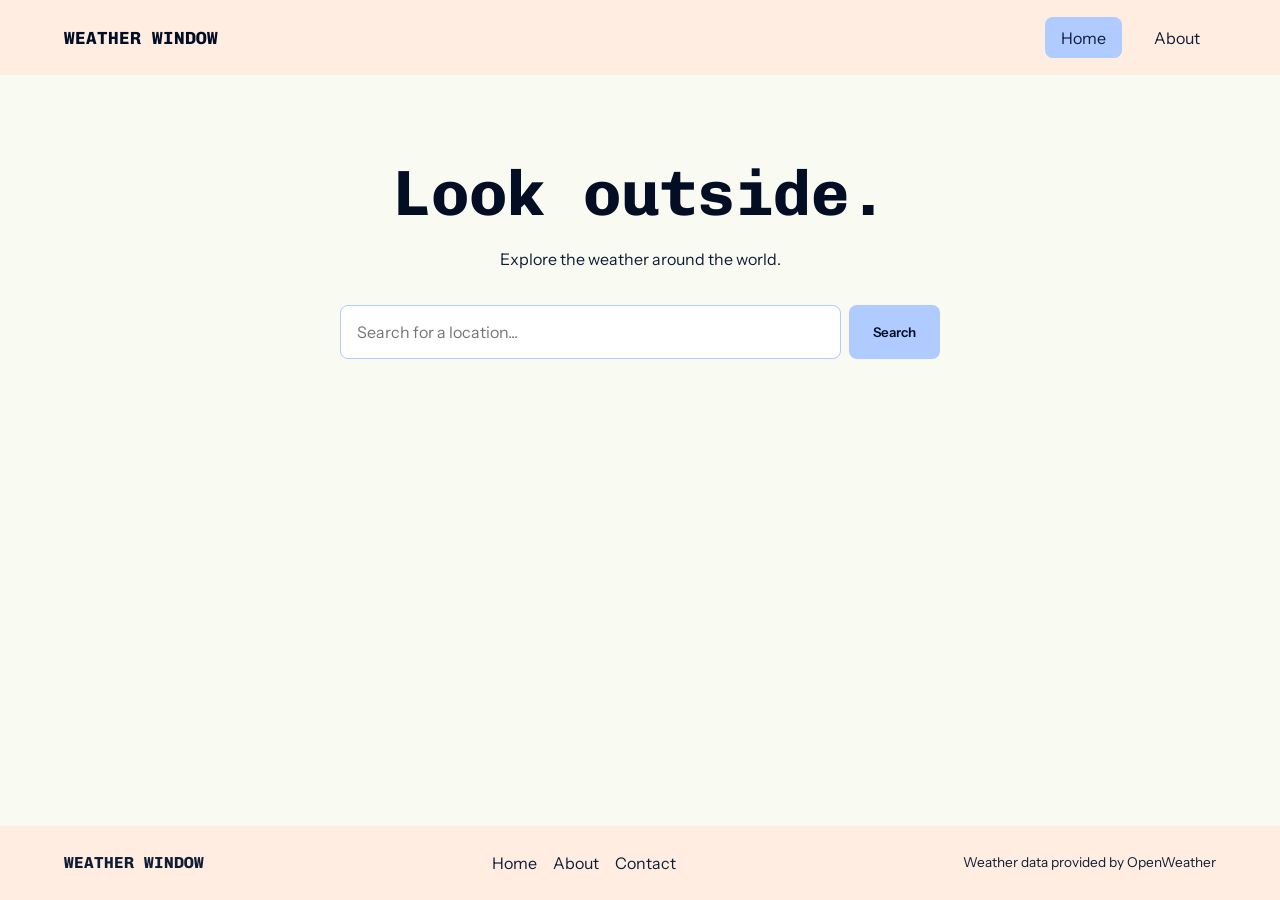
==== index.html @ fafb0648 "First Launch I meant to push this before I made changes to the api.js file... oops...  Contains init" ====
<!doctype html>
<html lang="en">
  <head>
    <meta charset="UTF-8" />
    <meta name="viewport" content="width=device-width, initial-scale=1.0" />

    <title>Weather Window | Home</title>

    <link rel="stylesheet" href="css/style.css" />

    <!-- Google Fonts -->
    <link rel="preconnect" href="https://fonts.googleapis.com" />
    <link rel="preconnect" href="https://fonts.gstatic.com" crossorigin />
    <link
      href="https://fonts.googleapis.com/css2?family=Chivo+Mono:wght@400;500;600;700&family=Instrument+Sans:wght@400;500;600;700&display=swap"
      rel="stylesheet"
    />
  </head>

  <body data-page="home">
    <header id="site-header"></header>

    <main>
      <section class="home-content">
        <h1>Look outside.</h1>

        <p>Explore the weather around the world.</p>

        <div class="search-container">
          <input
            type="text"
            id="location-search"
            placeholder="Search for a location..."
            aria-label="Search for a location"
            autocomplete="off"
            aria-controls="search-predictions"
            aria-expanded="false"
          />

          <button id="search-button">Search</button>
        </div>

        <div
          id="search-predictions"
          role="listbox"
          aria-label="Location suggestions"
          aria-live="polite"
        ></div>
        <p
          id="search-message"
          class="search-message"
          role="status"
          aria-live="polite"
        ></p>
      </section>
    </main>

    <footer id="site-footer"></footer>

    <script type="module" src="js/main.js"></script>
  </body>
</html>
---- css/style.css ----
/* Global Variables */

:root {
  --colour-heading: #030e24;
  --colour-body: #0e1c36;

  --colour-primary: #afcbff;
  --colour-hover: #d7f9ff;

  --colour-background: #f9fbf2;
  --colour-navigation: #ffede1;

  --font-heading: "Chivo Mono", monospace;
  --font-body: "Instrument Sans", sans-serif;
}

/* Reset */

* {
  margin: 0;
  padding: 0;
  box-sizing: border-box;
}

html {
  scroll-behavior: smooth;
}

body {
  min-height: 100vh;
  display: flex;
  flex-direction: column;

  background-color: var(--colour-background);
  color: var(--colour-body);

  font-family: var(--font-body);
}

/* Typography */

h1,
h2,
h3 {
  font-family: var(--font-heading);
  color: var(--colour-heading);
}

h1 {
  font-size: clamp(2rem, 5vw, 4rem);
}

p {
  font-size: 1rem;
  line-height: 1.6;
}

/* Nav */

.navbar {
  min-height: 75px;
  padding: 1rem 5%;

  display: flex;
  align-items: center;
  justify-content: space-between;

  background-color: var(--colour-navigation);
}

.nav-logo {
  font-family: var(--font-heading);
  font-weight: 700;
  font-size: 1.1rem;
  text-decoration: none;
  color: var(--colour-heading);
}

.nav-links {
  display: flex;
  align-items: center;
  gap: 1rem;
}

.nav-links a {
  padding: 0.65rem 1rem;

  text-decoration: none;
  color: var(--colour-body);

  border-radius: 8px;

  transition: background-color 0.25s ease;
}

.nav-links a:hover {
  background-color: var(--colour-hover);
}

.nav-links a.active {
  background-color: var(--colour-primary);
}

/* Main Content */

main {
  flex: 1;
  width: 100%;
}

.home-content,
.weather-content,
.about-content {
  width: min(90%, 1100px);
  margin: 0 auto;
  padding: 5rem 0;
}

.home-content {
  text-align: center;
}

.home-content h1 {
  margin-bottom: 1rem;
}

.home-content > p {
  margin-bottom: 2rem;
}

/* Search Field */

.search-container {
  display: flex;
  width: min(100%, 600px);
  margin: 0 auto;
  gap: 0.5rem;
}

.search-container input {
  flex: 1;
  min-width: 0;
  padding: 1rem;

  font-family: var(--font-body);
  font-size: 1rem;

  border: 1px solid var(--colour-primary);
  border-radius: 8px;
  outline-offset: 3px;
}

.search-container button {
  padding: 1rem 1.5rem;

  background-color: var(--colour-primary);
  color: var(--colour-heading);

  border: none;
  border-radius: 8px;

  font-family: var(--font-body);
  font-weight: 600;

  cursor: pointer;
}

/* Logo */

#weather-window {
  width: 100%;
  min-height: 400px;

  margin: 2rem auto;

  background-color: #afcbff;
  border-radius: 180px 180px 12px 12px;
}

/* Footer */

#site-footer {
  background-color: var(--colour-navigation);
  padding: 1.5rem 5%;
}

.footer-content {
  display: flex;
  flex-wrap: wrap;
  justify-content: space-between;
  align-items: center;
  gap: 1rem;
}

.footer-content > p:first-child {
  font-family: var(--font-heading);
  font-weight: 700;
}

.footer-links {
  display: flex;
  gap: 1rem;
}

.footer-links a,
.footer-credit a {
  color: var(--colour-body);
  text-decoration: none;
}

.footer-links a:hover,
.footer-credit a:hover {
  text-decoration: underline;
}

.footer-credit {
  font-size: 0.85rem;
}

/* Responsive Design */

@media (max-width: 600px) {
  .navbar {
    padding: 1rem 4%;
  }

  .nav-logo {
    font-size: 0.85rem;
  }

  .nav-links {
    gap: 0.25rem;
  }

  .nav-links a {
    padding: 0.6rem;
    font-size: 0.9rem;
  }

  .home-content,
  .weather-content,
  .about-content {
    padding: 3rem 0;
  }

  .search-container {
    flex-direction: column;
  }

  .search-container button {
    width: 100%;
  }

  #weather-window {
    min-height: 70vh;
    border-radius: 0;
  }

  .footer-content {
    flex-direction: column;
    text-align: center;
  }

  .footer-links {
    justify-content: center;
  }
}
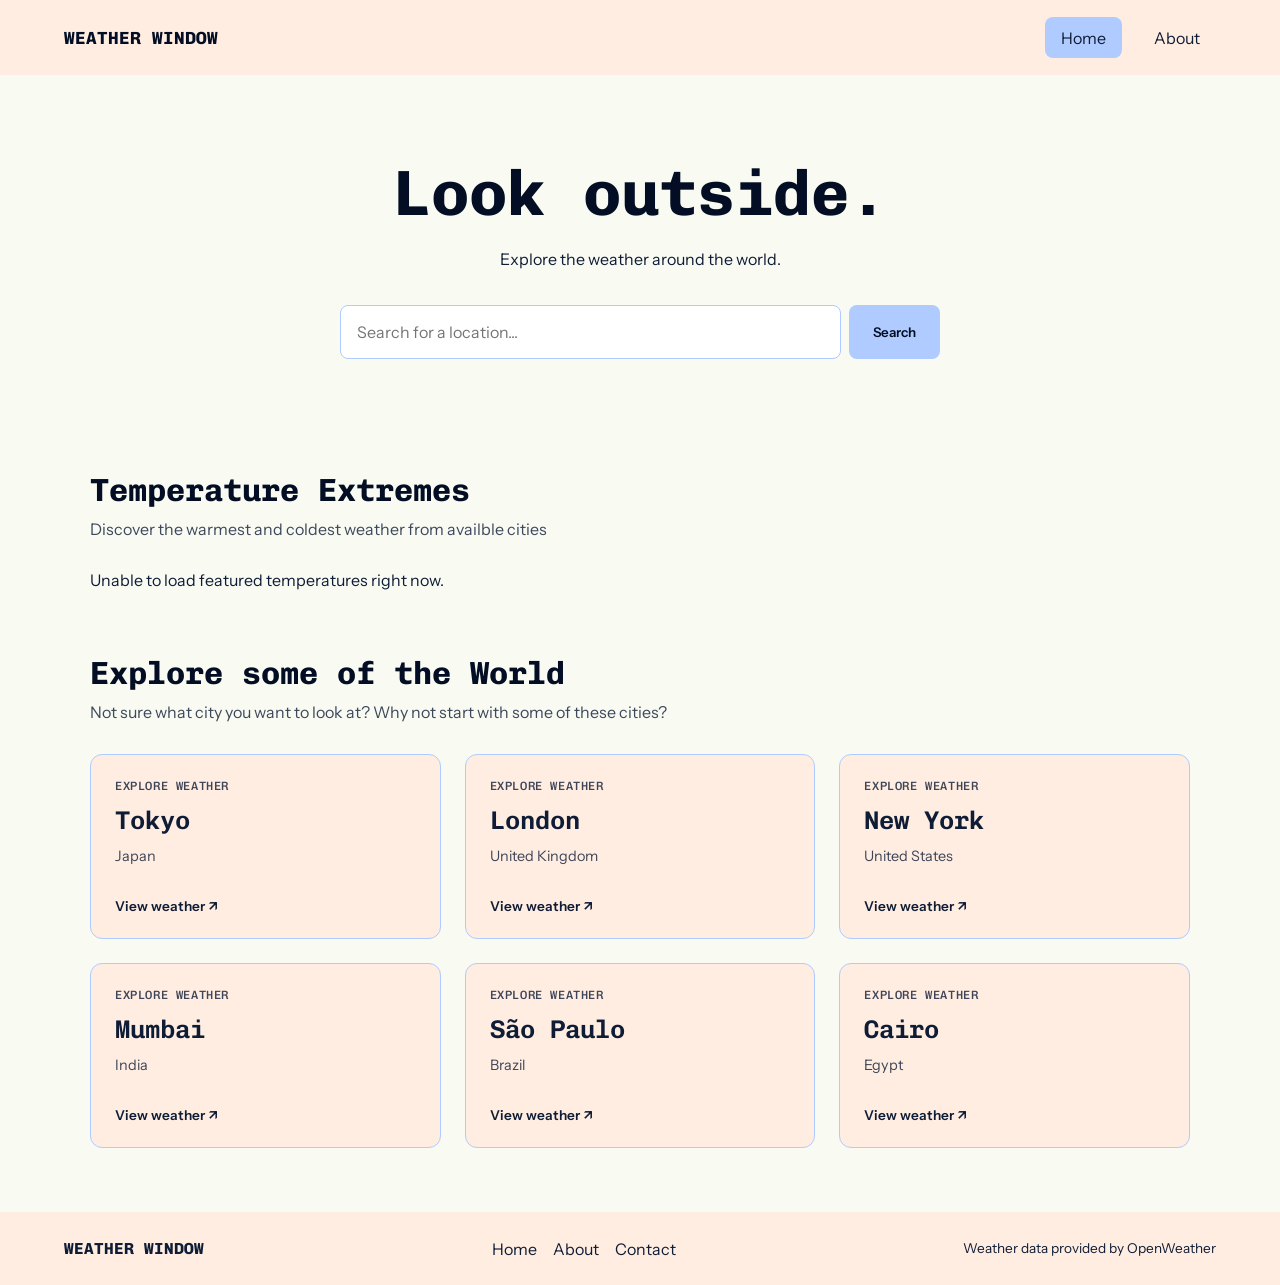
==== commit 33c97c01: "Home Page + Css clean up I populated the Home page with some more information/navigation tools for t" ====
--- a/index.html
+++ b/index.html
@@ -53,10 +53,37 @@
           aria-live="polite"
         ></p>
       </section>
+
+      <!-- Featured Weather -->
+      <section class="featured-weather">
+        <div class="featured-heading">
+          <h2>Temperature Extremes</h2>
+          <p>Discover the warmest and coldest weather from availble cities</p>
+        </div>
+        <div class="extreme-cards" id="extreme-cards">
+          <p class="featured-loading">Loading featured weather...</p>
+        </div>
+      </section>
+
+      <!-- Explore Cities -->
+      <section class="explore-cities">
+        <div class="featured-heading">
+          <h2>Explore some of the World</h2>
+          <p>
+            Not sure what city you want to look at? Why not start with some of
+            these cities?
+          </p>
+        </div>
+        <div class="city-cards" id="city-cards"></div>
+      </section>
     </main>
 
     <footer id="site-footer"></footer>
 
+    <script
+      src="https://cdn.jsdelivr.net/npm/gsap@3.15/dist/gsap.min.js"
+      defer
+    ></script>
     <script type="module" src="js/main.js"></script>
   </body>
 </html>
--- a/css/style.css
+++ b/css/style.css
@@ -1,5 +1,4 @@
 /* Global Variables */
-
 :root {
   --colour-heading: #030e24;
   --colour-body: #0e1c36;
@@ -15,7 +14,6 @@
 }
 
 /* Reset */
-
 * {
   margin: 0;
   padding: 0;
@@ -38,7 +36,6 @@
 }
 
 /* Typography */
-
 h1,
 h2,
 h3 {
@@ -56,7 +53,6 @@
 }
 
 /* Nav */
-
 .navbar {
   min-height: 75px;
   padding: 1rem 5%;
@@ -84,12 +80,9 @@
 
 .nav-links a {
   padding: 0.65rem 1rem;
-
   text-decoration: none;
   color: var(--colour-body);
-
   border-radius: 8px;
-
   transition: background-color 0.25s ease;
 }
 
@@ -102,7 +95,6 @@
 }
 
 /* Main Content */
-
 main {
   flex: 1;
   width: 100%;
@@ -129,7 +121,6 @@
 }
 
 /* Search Field */
-
 .search-container {
   display: flex;
   width: min(100%, 600px);
@@ -165,20 +156,7 @@
   cursor: pointer;
 }
 
-/* Logo */
-
-#weather-window {
-  width: 100%;
-  min-height: 400px;
-
-  margin: 2rem auto;
-
-  background-color: #afcbff;
-  border-radius: 180px 180px 12px 12px;
-}
-
 /* Footer */
-
 #site-footer {
   background-color: var(--colour-navigation);
   padding: 1.5rem 5%;
@@ -218,7 +196,6 @@
 }
 
 /* Responsive Design */
-
 @media (max-width: 600px) {
   .navbar {
     padding: 1rem 4%;
@@ -251,11 +228,6 @@
     width: 100%;
   }
 
-  #weather-window {
-    min-height: 70vh;
-    border-radius: 0;
-  }
-
   .footer-content {
     flex-direction: column;
     text-align: center;
@@ -265,3 +237,752 @@
     justify-content: center;
   }
 }
+
+/* Location Prediction */
+#search-predictions {
+  width: min(100%, 600px);
+  margin: 1rem auto 0;
+
+  display: flex;
+  flex-direction: column;
+  gap: 0.5rem;
+}
+
+/* Individual prediction */
+.prediction-item {
+  width: 100%;
+  min-height: 55px;
+
+  display: flex;
+  justify-content: space-between;
+  align-items: center;
+
+  gap: 1rem;
+
+  padding: 1rem 1.25rem;
+
+  background-color: var(--colour-navigation);
+
+  border: 1px solid transparent;
+  border-radius: 8px;
+
+  color: var(--colour-heading);
+  font-family: var(--font-body);
+  font-size: 1rem;
+
+  text-align: left;
+
+  cursor: pointer;
+
+  transition:
+    background-color 0.25s ease,
+    border-color 0.25s ease;
+}
+
+/* Location name */
+.prediction-name {
+  font-weight: 500;
+}
+
+/* Temperature */
+.prediction-temperature {
+  flex-shrink: 0;
+
+  font-family: var(--font-heading);
+  font-size: 0.9rem;
+  font-weight: 600;
+
+  opacity: 0;
+
+  width: 0;
+  overflow: hidden;
+
+  transition:
+    opacity 0.25s ease,
+    width 0.25s ease;
+}
+
+/* Expanded prediction */
+.prediction-item.expanded {
+  background-color: var(--colour-hover);
+  border-color: var(--colour-primary);
+}
+
+.prediction-item.expanded .prediction-temperature {
+  opacity: 1;
+  width: auto;
+}
+
+/* Keyboard accessibility */
+.prediction-item:focus-visible {
+  outline: 3px solid var(--colour-primary);
+  outline-offset: 3px;
+}
+
+/* Search messages */
+.search-message {
+  margin-top: 1rem;
+  font-size: 0.9rem;
+  color: var(--colour-body);
+  text-align: center;
+}
+
+/* Mobile adjustments */
+@media (max-width: 600px) {
+  #search-predictions {
+    gap: 0.75rem;
+  }
+  .prediction-item {
+    min-height: 60px;
+    padding: 1rem;
+  }
+}
+
+/* Home Page Styling - Featured cards */
+
+/* Section Layout */
+body[data-page="home"] .featured-weather,
+body[data-page="home"] .explore-cities {
+  width: min(90%, 1100px);
+  margin: 0 auto;
+  padding-bottom: 4rem;
+}
+
+/* Reduce the empty space beneath the search */
+body[data-page="home"] .home-content {
+  padding-bottom: 4rem;
+}
+
+/* Section Headings */
+.featured-heading {
+  margin-bottom: 1.75rem;
+}
+
+.featured-heading h2 {
+  font-family: var(--font-heading);
+  font-size: clamp(1.4rem, 3vw, 2rem);
+  color: var(--colour-heading);
+  margin-bottom: 0.5rem;
+}
+
+.featured-heading p {
+  font-size: 1rem;
+  opacity: 0.8;
+}
+
+/* Card Grids */
+.extreme-cards {
+  display: grid;
+  grid-template-columns: repeat(2, minmax(0, 1fr));
+  gap: 1.5rem;
+}
+
+.city-cards {
+  display: grid;
+  grid-template-columns: repeat(3, minmax(0, 1fr));
+  gap: 1.5rem;
+}
+
+/* General Card Styling */
+.featured-card {
+  display: flex;
+  flex-direction: column;
+  align-items: flex-start;
+
+  gap: 0.75rem;
+
+  width: 100%;
+  min-width: 0;
+  min-height: 185px;
+  padding: 1.5rem;
+
+  background-color: var(--colour-navigation);
+  color: var(--colour-body);
+
+  border: 1px solid var(--colour-primary);
+  border-radius: 12px;
+
+  font-family: var(--font-body);
+  text-align: left;
+  cursor: pointer;
+
+  transition:
+    transform 0.25s ease,
+    box-shadow 0.25s ease,
+    background-color 0.25s ease;
+}
+
+/* Hover Interaction */
+.featured-card:hover {
+  transform: translateY(-5px);
+  box-shadow: 0 8px 20px rgba(3, 14, 36, 0.12);
+}
+
+/* Keyboard Accessibility */
+.featured-card:focus-visible {
+  outline: 3px solid var(--colour-primary);
+  outline-offset: 4px;
+}
+
+/* Card Category */
+.featured-card-label {
+  font-family: var(--font-heading);
+  font-size: 0.75rem;
+  font-weight: 500;
+  text-transform: uppercase;
+  letter-spacing: 0.05em;
+  opacity: 0.8;
+}
+
+/* City Name */
+.featured-card-city {
+  font-family: var(--font-heading);
+  font-size: clamp(1.2rem, 2vw, 1.6rem);
+  font-weight: 600;
+  overflow-wrap: anywhere;
+}
+
+/* Country Name */
+.featured-card-country {
+  font-size: 0.9rem;
+  opacity: 0.8;
+}
+
+/* Temperature */
+.featured-card-temperature {
+  font-family: var(--font-heading);
+  font-size: clamp(2.5rem, 4vw, 3.5rem);
+  font-weight: 600;
+
+  margin-top: 0.5rem;
+}
+
+/* Navigation Text */
+.featured-card-link {
+  margin-top: auto;
+  padding-top: 1rem;
+  font-size: 0.85rem;
+  font-weight: 600;
+}
+
+/* Extreme Temporature Cards */
+/* Larger Cards */
+.featured-card.warm,
+.featured-card.cold {
+  min-height: 270px;
+}
+
+/* Warmest Location */
+.featured-card.warm {
+  background-color: #f6c157;
+  border-color: #f39406;
+  color: #422700;
+}
+
+/* Coldest Location */
+.featured-card.cold {
+  background-color: #086ab3;
+  border-color: #19b3b8;
+  color: #ffffff;
+}
+
+/* Explore City Cards */
+.featured-card.city {
+  background-color: var(--colour-navigation);
+  border-color: var(--colour-primary);
+}
+
+.featured-card.city:hover {
+  background-color: var(--colour-hover);
+}
+
+/* Responsive Cards */
+/* Tablet */
+@media (max-width: 768px) {
+  .city-cards {
+    grid-template-columns: repeat(2, minmax(0, 1fr));
+  }
+
+  .featured-card {
+    padding: 1.25rem;
+  }
+}
+
+/* Mobile */
+@media (max-width: 600px) {
+  body[data-page="home"] .home-content {
+    padding-bottom: 3rem;
+  }
+
+  body[data-page="home"] .featured-weather,
+  body[data-page="home"] .explore-cities {
+    padding-bottom: 3rem;
+  }
+
+  .extreme-cards,
+  .city-cards {
+    grid-template-columns: 1fr;
+    gap: 1rem;
+  }
+
+  .featured-card {
+    min-height: 155px;
+  }
+
+  .featured-card.warm,
+  .featured-card.cold {
+    min-height: 230px;
+  }
+}
+
+/* Reduced Motion */
+@media (prefers-reduced-motion: reduce) {
+  .featured-card {
+    transition: none;
+  }
+
+  .featured-card:hover {
+    transform: none;
+  }
+}
+
+/* Visual-weather Page Styling */
+/* Time-of-day backgrounds */
+body[data-page="visual-weather"] {
+  --time-background: #030e24;
+  --time-outer: #101f3b;
+}
+
+/* Sunrise */
+body[data-page="visual-weather"][data-time-of-day="sunrise"] {
+  --time-background: #1891c9;
+  --time-outer: #ad7180;
+}
+
+/* Daytime */
+body[data-page="visual-weather"][data-time-of-day="day"] {
+  --time-background: #1495d1;
+  --time-outer: #67adce;
+}
+
+/* Sunset */
+body[data-page="visual-weather"][data-time-of-day="sunset"] {
+  --time-background: #473453;
+  --time-outer: #a45c70;
+}
+
+/* Nighttime */
+body[data-page="visual-weather"][data-time-of-day="night"] {
+  --time-background: #030e24;
+  --time-outer: #101f3b;
+}
+
+/* Main background and lightning container */
+body[data-page="visual-weather"] main {
+  position: relative;
+  isolation: isolate;
+
+  background-color: var(--time-background);
+  transition: background-color 2s ease;
+}
+
+/* Lightning effect on the background */
+body[data-page="visual-weather"] main::before {
+  content: "";
+  position: absolute;
+  inset: 0;
+  background: rgba(215, 230, 255, 0.65);
+  opacity: 0;
+  pointer-events: none;
+  z-index: -1;
+}
+
+/* lightning flash */
+body[data-page="visual-weather"] main.lightning-flash::before {
+  animation: lightning-flash 180ms ease-out;
+}
+
+@keyframes lightning-flash {
+  0% {
+    opacity: 0;
+  }
+  15% {
+    opacity: 0.8;
+  }
+  40% {
+    opacity: 0.25;
+  }
+  65% {
+    opacity: 0.6;
+  }
+  100% {
+    opacity: 0;
+  }
+}
+
+/* Accessibility: reduce flashing */
+@media (prefers-reduced-motion: reduce) {
+  body[data-page="visual-weather"] main.lightning-flash::before {
+    animation: none;
+  }
+}
+
+.weather-content {
+  width: 100%;
+  max-width: none;
+  margin: 0;
+  padding: 2.5rem 1rem 5rem;
+  text-align: center;
+  color: #f9fbf2;
+}
+
+.weather-content h1 {
+  color: #f9fbf2;
+  margin-bottom: 0.75rem;
+}
+
+#location-name {
+  color: rgba(249, 251, 242, 0.75);
+  margin-bottom: 1.5rem;
+}
+
+/* The complete circular scene */
+.weather-scene {
+  position: relative;
+  isolation: isolate;
+
+  width: min(94vw, 1050px, calc(100svh - 190px));
+  aspect-ratio: 1 / 1;
+
+  margin: 0 auto 2rem;
+  display: grid;
+  place-items: center;
+}
+
+/* Outer circle responds to time of day */
+.weather-scene::before {
+  content: "";
+  position: absolute;
+  inset: 0;
+  border-radius: 50%;
+
+  background: radial-gradient(
+    circle,
+    var(--time-outer) 0%,
+    var(--time-outer) 62%,
+    transparent 78%
+  );
+
+  z-index: -1;
+}
+
+/* Inner weather window */
+#weather-window {
+  position: absolute;
+  inset: 7%;
+
+  width: auto;
+  min-height: 0;
+  margin: 0;
+  padding: 2rem;
+
+  display: flex;
+  align-items: center;
+  justify-content: center;
+
+  border-radius: 50%;
+  background-color: var(--sky-colour, #0d2a5b);
+
+  overflow: hidden;
+  transition: background-color 1s ease;
+
+  z-index: 0;
+}
+
+/* Atmospheric overlay layers */
+/* Cloud-cover darkness */
+#weather-window::before {
+  content: "";
+  position: absolute;
+  inset: 0;
+
+  background: rgba(3, 14, 36, var(--cloud-dim, 0));
+
+  border-radius: 50%;
+  pointer-events: none;
+  z-index: 1;
+}
+
+/* Humidity-based haze */
+#weather-window::after {
+  content: "";
+  position: absolute;
+  inset: 0;
+
+  background: rgba(205, 216, 225, var(--humidity-haze, 0));
+
+  border-radius: 50%;
+  pointer-events: none;
+  z-index: 2;
+}
+
+/* Weather summary inside the circular window */
+.weather-summary {
+  display: flex;
+  flex-direction: column;
+  align-items: center;
+  gap: 0.5rem;
+
+  position: relative;
+  z-index: 5;
+}
+
+.weather-icon {
+  width: 100px;
+  height: 100px;
+}
+
+.weather-temperature {
+  font-family: var(--font-heading);
+  font-size: clamp(2.5rem, 7vw, 5rem);
+  color: #f9fbf2;
+}
+
+.weather-condition {
+  color: #f9fbf2;
+  font-size: 1.1rem;
+  text-transform: capitalize;
+}
+
+/* Weather Info Block */
+#weather-information {
+  position: absolute;
+  left: 50%;
+  bottom: 1%;
+  transform: translateX(-50%);
+
+  width: min(82%, 480px);
+  padding: 1.25rem 1.5rem;
+
+  display: grid;
+  grid-template-columns: repeat(2, 1fr);
+  gap: 0.85rem 1.5rem;
+
+  background: rgba(215, 249, 255, 0.9);
+  backdrop-filter: blur(12px);
+  -webkit-backdrop-filter: blur(12px);
+
+  border: 1px solid rgba(255, 255, 255, 0.65);
+  border-radius: 16px;
+
+  color: #030e24;
+  z-index: 2;
+}
+
+/* Individual statistics */
+.weather-stat {
+  display: flex;
+  justify-content: space-between;
+  align-items: center;
+  gap: 0.5rem;
+
+  padding-bottom: 0.5rem;
+  border-bottom: 1px solid rgba(3, 14, 36, 0.15);
+}
+
+.weather-stat h2 {
+  font-family: var(--font-body);
+  font-size: 0.8rem;
+  font-weight: 500;
+  color: #0e1c36;
+}
+
+.weather-stat p {
+  font-family: var(--font-heading);
+  font-size: 0.85rem;
+  font-weight: 600;
+  color: #030e24;
+}
+
+#location-clock {
+  grid-column: 1 / -1;
+
+  padding-top: 0.5rem;
+  border-top: 1px solid rgba(3, 14, 36, 0.15);
+
+  font-family: var(--font-heading);
+  font-size: 0.75rem;
+  color: #0e1c36;
+  text-align: center;
+}
+
+/* Mobile */
+@media (max-width: 600px) {
+  .weather-content {
+    padding: 2rem 0.5rem 3rem;
+  }
+
+  .weather-scene {
+    width: min(96vw, calc(100svh - 230px));
+  }
+
+  #weather-window {
+    inset: 5%;
+  }
+
+  #weather-information {
+    width: 88%;
+    padding: 1rem;
+    gap: 0.65rem;
+  }
+
+  .weather-stat h2 {
+    font-size: 0.7rem;
+  }
+
+  .weather-stat p {
+    font-size: 0.75rem;
+  }
+}
+
+/* Cloud Cover Visuals */
+.weather-cloud-layer {
+  position: absolute;
+  inset: 0;
+  overflow: hidden;
+  pointer-events: none;
+  z-index: 3;
+}
+
+.weather-cloud {
+  position: absolute;
+
+  left: var(--cloud-x);
+  top: var(--cloud-y);
+
+  width: 34%;
+  height: 13%;
+
+  background: rgba(233, 236, 239, var(--cloud-opacity, 0.9));
+  border-radius: 100px;
+
+  /* Temperature-coloured cloud edge */
+  box-shadow:
+    0 0 8px var(--cloud-edge),
+    0 0 18px var(--cloud-edge),
+    0 5px 16px rgba(3, 14, 36, 0.12);
+
+  filter: blur(1.5px);
+
+  /* Cloud wind animation */
+  transform: translate(0, 0) scale(var(--cloud-scale));
+  animation: cloud-drift var(--wind-duration, 90s) ease-in-out infinite
+    alternate;
+}
+
+/* cloud formations */
+.weather-cloud::before,
+.weather-cloud::after {
+  content: "";
+  position: absolute;
+
+  background: inherit;
+  border-radius: 50%;
+}
+
+.weather-cloud::before {
+  width: 60%;
+  height: 155%;
+  left: 12%;
+  bottom: 10%;
+}
+
+.weather-cloud::after {
+  width: 48%;
+  height: 125%;
+  right: 10%;
+  bottom: 8%;
+}
+
+/* cloud movement */
+@keyframes cloud-drift {
+  from {
+    transform: translate(0, 0) scale(var(--cloud-scale));
+  }
+
+  to {
+    transform: translate(var(--wind-x, 0px), var(--wind-y, 0px))
+      scale(var(--cloud-scale));
+  }
+}
+
+/* Precipitation Particles */
+.precipitation-layer {
+  position: absolute;
+  inset: 0;
+  overflow: hidden;
+  pointer-events: none;
+  z-index: 4;
+}
+
+/* Shared particle properties */
+.precipitation-particle {
+  position: absolute;
+  left: var(--particle-x);
+  top: -5%;
+  opacity: 0.8;
+
+  animation-delay: var(--particle-delay);
+  animation-duration: var(--particle-duration);
+  animation-iteration-count: infinite;
+  animation-timing-function: linear;
+}
+
+/* Rain and drizzle */
+.precipitation-rain,
+.precipitation-drizzle {
+  width: calc(2px * var(--particle-size));
+  height: calc(18px * var(--particle-size));
+  background: rgba(225, 239, 249, 0.75);
+  border-radius: 50%;
+  animation-name: rain-fall;
+}
+
+.precipitation-drizzle {
+  height: calc(9px * var(--particle-size));
+  opacity: 0.5;
+}
+
+/* Snow */
+.precipitation-snow {
+  width: calc(6px * var(--particle-size));
+  height: calc(6px * var(--particle-size));
+  background: rgba(255, 255, 255, 0.9);
+  border-radius: 50%;
+  box-shadow: 0 0 5px rgba(255, 255, 255, 0.5);
+  animation-name: snow-fall;
+}
+
+/* Falling rain */
+@keyframes rain-fall {
+  from {
+    transform: translate(0, 0) rotate(15deg);
+  }
+
+  to {
+    transform: translate(-35px, 110vh) rotate(15deg);
+  }
+}
+
+/* Falling snow */
+@keyframes snow-fall {
+  0% {
+    transform: translate(0, 0);
+  }
+  50% {
+    transform: translate(15px, 50vh);
+  }
+  100% {
+    transform: translate(-10px, 110vh);
+  }
+}
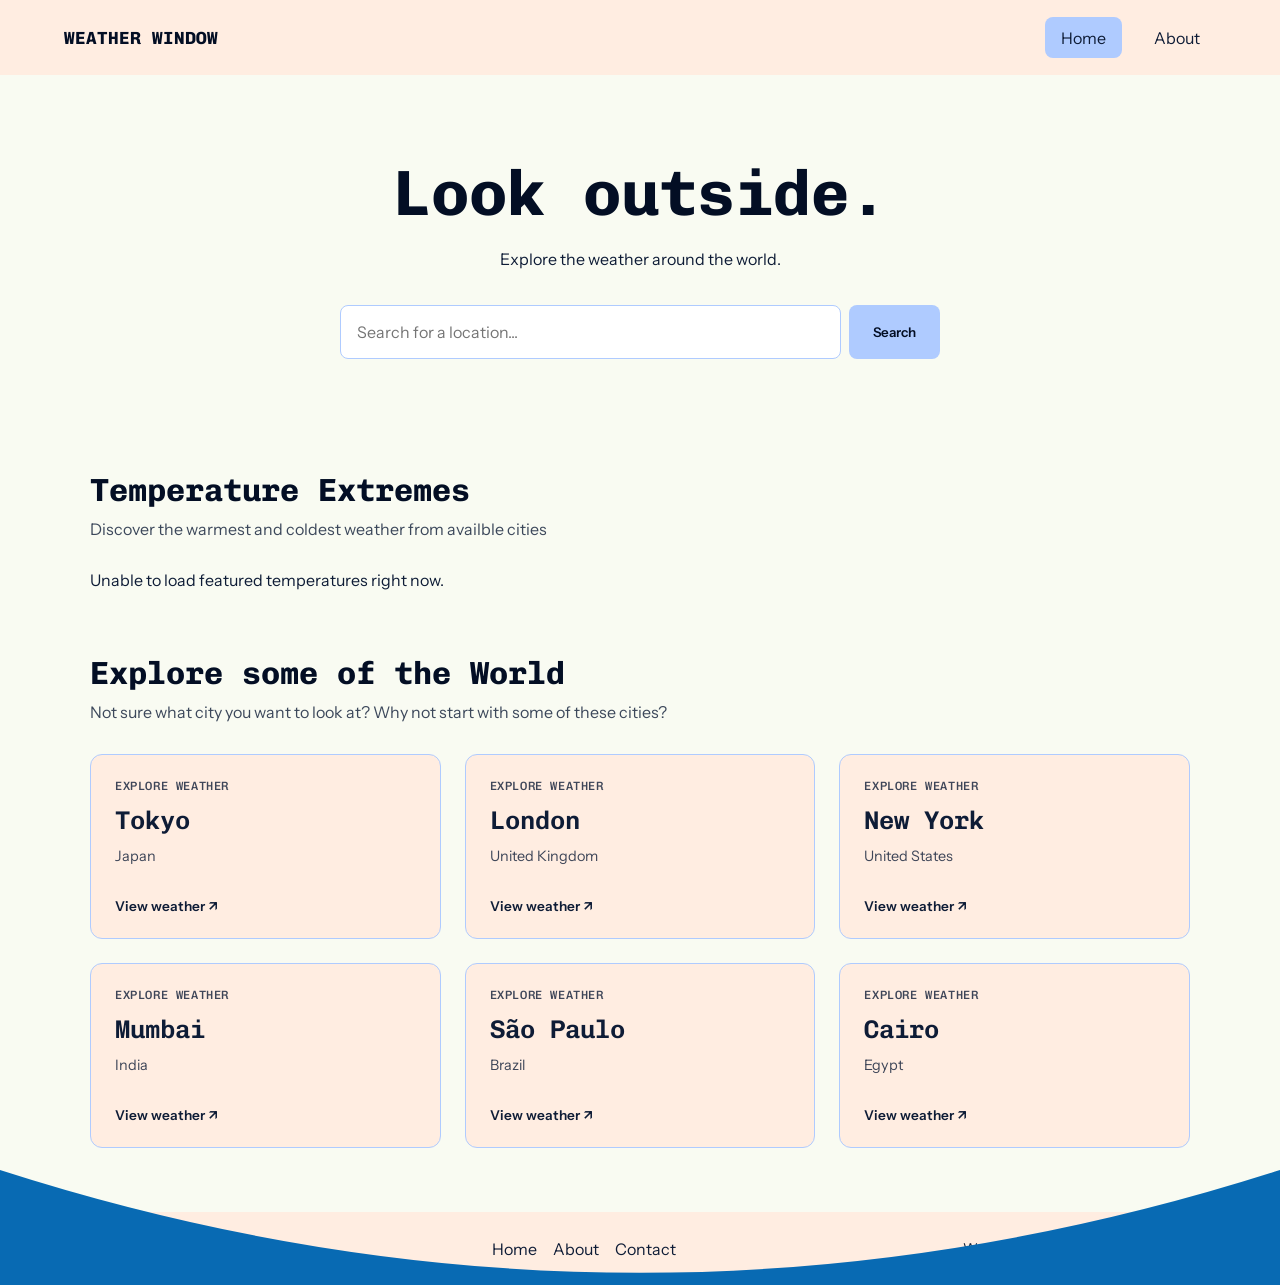
==== commit 1b0e16b7: "GSAP Animations Got all GSAP animations working and integrated into the website, very happy, very ti" ====
--- a/index.html
+++ b/index.html
@@ -5,6 +5,19 @@
     <meta name="viewport" content="width=device-width, initial-scale=1.0" />
 
     <title>Weather Window | Home</title>
+
+    <script>
+      try {
+        const destination = sessionStorage.getItem("weather-window-transition");
+        const current =
+          window.location.pathname +
+          window.location.search +
+          window.location.hash;
+        if (destination === current) {
+          document.documentElement.classList.add("transition-arriving");
+        }
+      } catch (error) {}
+    </script>
 
     <link rel="stylesheet" href="css/style.css" />
 
@@ -18,6 +31,17 @@
   </head>
 
   <body data-page="home">
+    <!-- GSAP Page Transition Overlay -->
+    <div id="page-transition" aria-hidden="true">
+      <svg
+        class="transition-svg"
+        viewBox="0 0 100 140"
+        preserveAspectRatio="none"
+        xmlns="http://www.w3.org/2000/svg"
+      >
+        <path d="M0 0 Q50 20 100 0 L100 140 Q50 120 0 140 Z" />
+      </svg>
+    </div>
     <header id="site-header"></header>
 
     <main>
--- a/css/style.css
+++ b/css/style.css
@@ -92,6 +92,14 @@
 
 .nav-links a.active {
   background-color: var(--colour-primary);
+}
+
+/* GSAP Navigation Animations */
+.nav-links a,
+.footer-links a,
+.footer-credit a {
+  display: inline-block;
+  transform-origin: center;
 }
 
 /* Main Content */
@@ -986,3 +994,254 @@
     transform: translate(-10px, 110vh);
   }
 }
+
+/* About Page */
+
+/* Main Layout */
+body[data-page="about"] .about-content {
+  width: min(90%, 1000px);
+  margin: 0 auto;
+  padding: 5rem 0;
+}
+
+/* Introduction */
+.about-intro {
+  margin-bottom: 4rem;
+}
+.about-intro h1 {
+  margin-bottom: 1.5rem;
+}
+.about-intro p {
+  max-width: 750px;
+  font-size: 1.1rem;
+}
+
+/* About Sections */
+.about-section {
+  margin-bottom: 4rem;
+}
+.about-section h2 {
+  font-size: clamp(1.4rem, 3vw, 2rem);
+  margin-bottom: 1rem;
+}
+.about-section > p {
+  margin-bottom: 1.5rem;
+  max-width: 800px;
+}
+
+/* Instruction Panels */
+.about-panel {
+  padding: 2rem;
+  background-color: var(--colour-navigation);
+  border: 1px solid var(--colour-primary);
+  border-radius: 12px;
+}
+.about-panel h3 {
+  margin-bottom: 1rem;
+}
+
+/* Search Instructions */
+.search-steps {
+  padding-left: 1.5rem;
+  margin-bottom: 1.5rem;
+}
+.search-steps li {
+  padding-left: 0.5rem;
+  margin-bottom: 1rem;
+  line-height: 1.7;
+}
+.search-steps li::marker {
+  color: var(--colour-heading);
+  font-family: var(--font-heading);
+  font-weight: 600;
+}
+
+/* Tips */
+.about-tip {
+  padding: 1rem;
+  margin-bottom: 1.5rem;
+  background-color: var(--colour-hover);
+  border-radius: 8px;
+  font-size: 0.9rem;
+}
+
+/* Navigation Link */
+.about-link {
+  display: inline-block;
+  padding: 0.85rem 1.25rem;
+  background-color: var(--colour-primary);
+  color: var(--colour-heading);
+  border-radius: 8px;
+  font-family: var(--font-body);
+  font-weight: 600;
+  text-decoration: none;
+  transition: background-color 0.25s ease;
+}
+.about-link:hover {
+  background-color: var(--colour-hover);
+}
+
+/* Visual Weather Guide */
+
+.weather-guide {
+  padding: 1.75rem;
+  margin-bottom: 1rem;
+  background-color: var(--colour-navigation);
+  border: 1px solid var(--colour-primary);
+  border-radius: 12px;
+}
+.weather-guide h3 {
+  font-size: 1.15rem;
+  margin-bottom: 0.75rem;
+}
+.weather-guide p {
+  max-width: 800px;
+}
+
+/* Temperature Colour Palette */
+.temperature-guide {
+  display: grid;
+  grid-template-columns: repeat(6, minmax(0, 1fr));
+  gap: 0.5rem;
+  margin-top: 1.5rem;
+}
+
+/* Individual Colour Swatches */
+.temperature-swatch {
+  min-height: 95px;
+  min-width: 0;
+  display: flex;
+  align-items: center;
+  justify-content: center;
+  border-radius: 8px;
+  font-family: var(--font-heading);
+  font-size: 0.9rem;
+  font-weight: 600;
+}
+
+/* Existing Weather Window Temperature Palette */
+.temp-minus10 {
+  background-color: #086ab3;
+  color: #ffffff;
+}
+.temp-0 {
+  background-color: #19b3b8;
+  color: #030e24;
+}
+.temp-10 {
+  background-color: #a3c3ce;
+  color: #030e24;
+}
+.temp-20 {
+  background-color: #f6c157;
+  color: #030e24;
+}
+.temp-30 {
+  background-color: #f39406;
+  color: #030e24;
+}
+.temp-40 {
+  background-color: #8f0012;
+  color: #ffffff;
+}
+/* Supporting Text */
+.guide-note {
+  margin-top: 1rem;
+  font-size: 0.85rem;
+  opacity: 0.8;
+}
+
+/* Command Testing */
+/* About - Console Command Panels */
+.demo-command {
+  padding: 1.5rem;
+  margin-top: 1rem;
+  background-color: var(--colour-navigation);
+  border: 1px solid var(--colour-primary);
+  border-radius: 12px;
+}
+.demo-command h4 {
+  margin-bottom: 0.75rem;
+  font-family: var(--font-heading);
+  color: var(--colour-heading);
+}
+.demo-command p {
+  margin-bottom: 1rem;
+}
+.demo-command code {
+  display: block;
+  padding: 1rem;
+  background-color: var(--colour-hover);
+  border-radius: 8px;
+  font-family: var(--font-heading);
+  font-size: 0.8rem;
+  line-height: 1.7;
+  overflow-wrap: anywhere;
+  user-select: all;
+}
+
+/* Responsivity for About Page  */
+@media (max-width: 768px) {
+  .temperature-guide {
+    grid-template-columns: repeat(3, minmax(0, 1fr));
+  }
+  .about-panel {
+    padding: 1.5rem;
+  }
+}
+
+@media (max-width: 600px) {
+  body[data-page="about"] .about-content {
+    padding: 3rem 0;
+  }
+  .about-intro,
+  .about-section {
+    margin-bottom: 3rem;
+  }
+  .weather-guide {
+    padding: 1.25rem;
+  }
+  .temperature-guide {
+    grid-template-columns: repeat(2, minmax(0, 1fr));
+  }
+  .temperature-swatch {
+    min-height: 75px;
+  }
+  .search-steps {
+    padding-left: 1.25rem;
+  }
+}
+
+/* GSAP Curve Swipe Page Transition */
+#page-transition {
+  position: fixed;
+  /* Extend beyond the viewport */
+  top: -30dvh;
+  left: 0;
+  width: 100%;
+  height: 160dvh;
+  z-index: 9999;
+  pointer-events: none;
+  /* Start completely below the screen */
+  transform: translateY(100%);
+}
+
+/* Curved SVG Shape */
+.transition-svg {
+  display: block;
+  width: 100%;
+  height: 100%;
+  fill: #086ab3;
+}
+
+/* Arriving Page */
+html.transition-arriving #page-transition {
+  transform: translateY(0);
+}
+
+/* Reduced Motion */
+@media (prefers-reduced-motion: reduce) {
+  #page-transition {
+    display: none;
+  }
+}
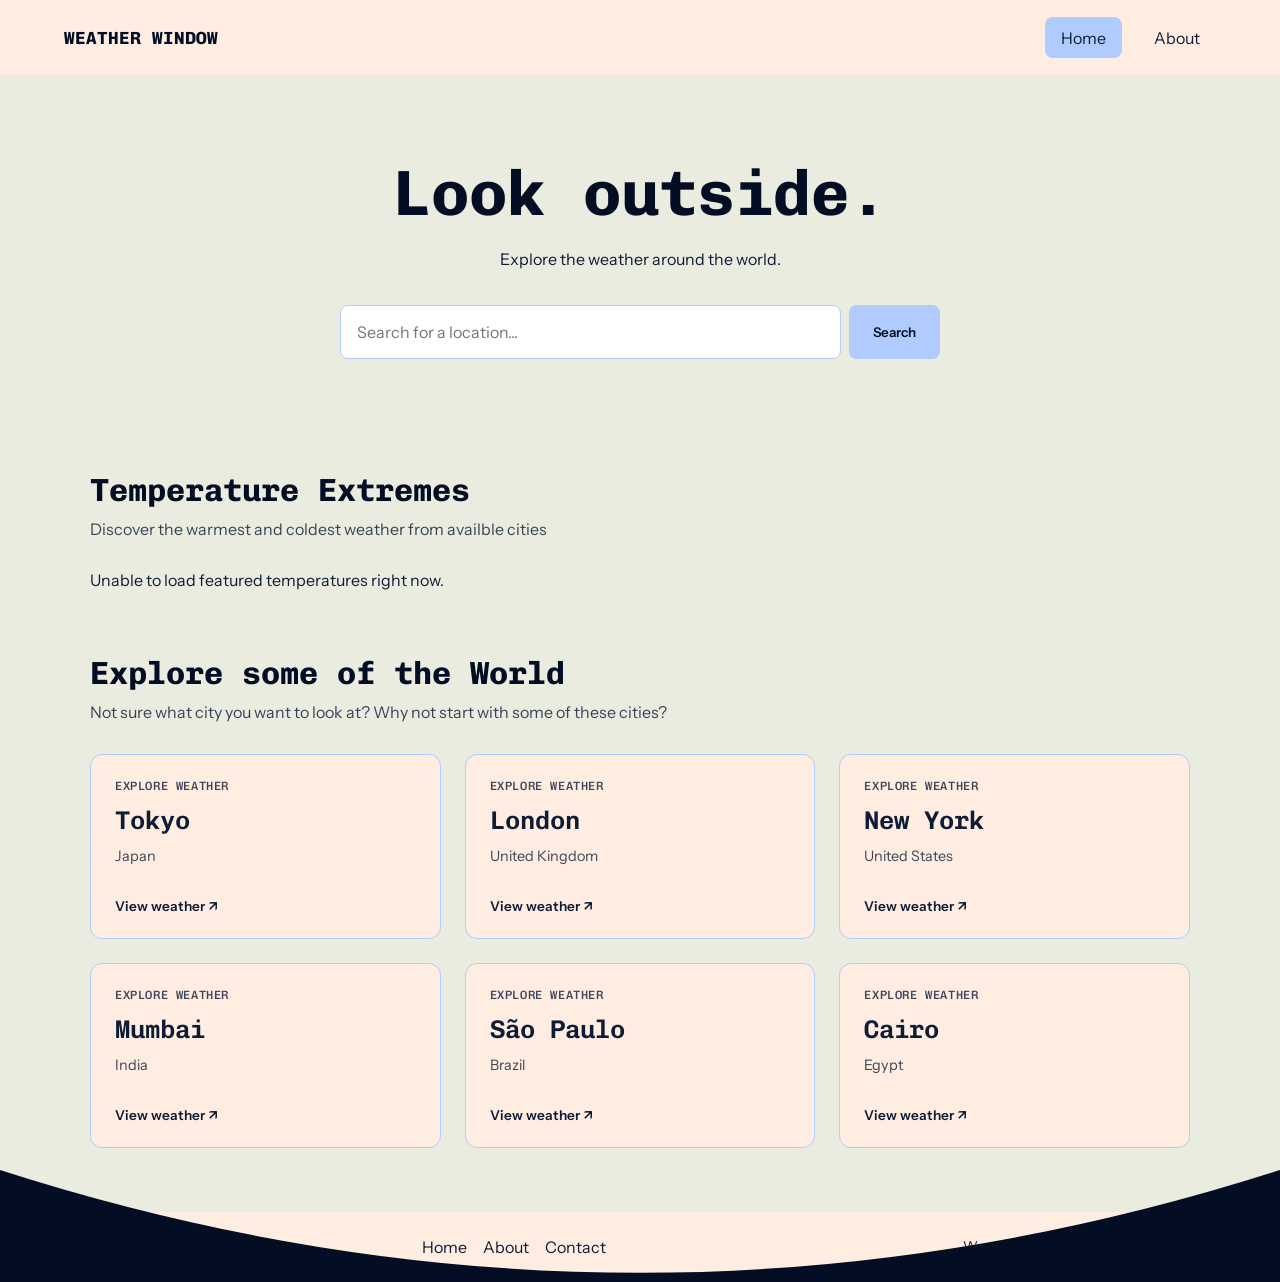
==== commit fc878c5b: "Final Update Minor tweaks to styling + responsive fix for the one animation. Also removed unused ass" ====
--- a/index.html
+++ b/index.html
@@ -47,6 +47,7 @@
     <main>
       <section class="home-content">
         <h1>Look outside.</h1>
+        <!-- "Look outside" is a personal reference from my dad, but fits the websites idea pretty well -->
 
         <p>Explore the weather around the world.</p>
 
--- a/css/style.css
+++ b/css/style.css
@@ -6,7 +6,7 @@
   --colour-primary: #afcbff;
   --colour-hover: #d7f9ff;
 
-  --colour-background: #f9fbf2;
+  --colour-background: #e9ecdf; /*eceee8 e9ecdf f9fbf2 eff2e3 */
   --colour-navigation: #ffede1;
 
   --font-heading: "Chivo Mono", monospace;
@@ -140,10 +140,8 @@
   flex: 1;
   min-width: 0;
   padding: 1rem;
-
   font-family: var(--font-body);
   font-size: 1rem;
-
   border: 1px solid var(--colour-primary);
   border-radius: 8px;
   outline-offset: 3px;
@@ -151,16 +149,12 @@
 
 .search-container button {
   padding: 1rem 1.5rem;
-
   background-color: var(--colour-primary);
   color: var(--colour-heading);
-
   border: none;
   border-radius: 8px;
-
   font-family: var(--font-body);
   font-weight: 600;
-
   cursor: pointer;
 }
 
@@ -250,7 +244,6 @@
 #search-predictions {
   width: min(100%, 600px);
   margin: 1rem auto 0;
-
   display: flex;
   flex-direction: column;
   gap: 0.5rem;
@@ -260,28 +253,19 @@
 .prediction-item {
   width: 100%;
   min-height: 55px;
-
   display: flex;
   justify-content: space-between;
   align-items: center;
-
   gap: 1rem;
-
   padding: 1rem 1.25rem;
-
   background-color: var(--colour-navigation);
-
   border: 1px solid transparent;
   border-radius: 8px;
-
   color: var(--colour-heading);
   font-family: var(--font-body);
   font-size: 1rem;
-
   text-align: left;
-
   cursor: pointer;
-
   transition:
     background-color 0.25s ease,
     border-color 0.25s ease;
@@ -295,16 +279,12 @@
 /* Temperature */
 .prediction-temperature {
   flex-shrink: 0;
-
   font-family: var(--font-heading);
   font-size: 0.9rem;
   font-weight: 600;
-
   opacity: 0;
-
   width: 0;
   overflow: hidden;
-
   transition:
     opacity 0.25s ease,
     width 0.25s ease;
@@ -396,24 +376,18 @@
   display: flex;
   flex-direction: column;
   align-items: flex-start;
-
   gap: 0.75rem;
-
   width: 100%;
   min-width: 0;
   min-height: 185px;
   padding: 1.5rem;
-
   background-color: var(--colour-navigation);
   color: var(--colour-body);
-
   border: 1px solid var(--colour-primary);
   border-radius: 12px;
-
   font-family: var(--font-body);
   text-align: left;
   cursor: pointer;
-
   transition:
     transform 0.25s ease,
     box-shadow 0.25s ease,
@@ -563,14 +537,14 @@
 
 /* Sunrise */
 body[data-page="visual-weather"][data-time-of-day="sunrise"] {
-  --time-background: #1891c9;
-  --time-outer: #ad7180;
+  --time-background: #5e2f3b; /* 5e2f3b */
+  --time-outer: #ad7180; /* ad7180 */
 }
 
 /* Daytime */
 body[data-page="visual-weather"][data-time-of-day="day"] {
-  --time-background: #1495d1;
-  --time-outer: #67adce;
+  --time-background: #83c5be; /*0077b6 1495d1 83c5be 0091ad*/
+  --time-outer: #a6cfd5; /* 67adce */
 }
 
 /* Sunset */
@@ -652,16 +626,17 @@
 #location-name {
   color: rgba(249, 251, 242, 0.75);
   margin-bottom: 1.5rem;
+  font-weight: bold;
+  filter: drop-shadow(0 3px 6px rgba(3, 14, 36, 0.35))
+    drop-shadow(0 0 10px rgba(249, 251, 242, 0.2));
 }
 
 /* The complete circular scene */
 .weather-scene {
   position: relative;
   isolation: isolate;
-
   width: min(94vw, 1050px, calc(100svh - 190px));
   aspect-ratio: 1 / 1;
-
   margin: 0 auto 2rem;
   display: grid;
   place-items: center;
@@ -673,14 +648,12 @@
   position: absolute;
   inset: 0;
   border-radius: 50%;
-
   background: radial-gradient(
     circle,
     var(--time-outer) 0%,
     var(--time-outer) 62%,
     transparent 78%
   );
-
   z-index: -1;
 }
 
@@ -688,22 +661,17 @@
 #weather-window {
   position: absolute;
   inset: 7%;
-
   width: auto;
   min-height: 0;
   margin: 0;
   padding: 2rem;
-
   display: flex;
   align-items: center;
   justify-content: center;
-
   border-radius: 50%;
   background-color: var(--sky-colour, #0d2a5b);
-
   overflow: hidden;
   transition: background-color 1s ease;
-
   z-index: 0;
 }
 
@@ -713,9 +681,7 @@
   content: "";
   position: absolute;
   inset: 0;
-
   background: rgba(3, 14, 36, var(--cloud-dim, 0));
-
   border-radius: 50%;
   pointer-events: none;
   z-index: 1;
@@ -726,9 +692,7 @@
   content: "";
   position: absolute;
   inset: 0;
-
   background: rgba(205, 216, 225, var(--humidity-haze, 0));
-
   border-radius: 50%;
   pointer-events: none;
   z-index: 2;
@@ -740,7 +704,6 @@
   flex-direction: column;
   align-items: center;
   gap: 0.5rem;
-
   position: relative;
   z-index: 5;
 }
@@ -748,16 +711,18 @@
 .weather-icon {
   width: 100px;
   height: 100px;
+  filter: drop-shadow(0 3px 6px rgba(3, 14, 36, 0.35))
+    drop-shadow(0 0 10px rgba(249, 251, 242, 0.2));
 }
 
 .weather-temperature {
   font-family: var(--font-heading);
   font-size: clamp(2.5rem, 7vw, 5rem);
-  color: #f9fbf2;
+  color: var(--colour-heading);
 }
 
 .weather-condition {
-  color: #f9fbf2;
+  color: var(--colour-heading);
   font-size: 1.1rem;
   text-transform: capitalize;
 }
@@ -768,21 +733,16 @@
   left: 50%;
   bottom: 1%;
   transform: translateX(-50%);
-
   width: min(82%, 480px);
   padding: 1.25rem 1.5rem;
-
   display: grid;
   grid-template-columns: repeat(2, 1fr);
   gap: 0.85rem 1.5rem;
-
   background: rgba(215, 249, 255, 0.9);
   backdrop-filter: blur(12px);
   -webkit-backdrop-filter: blur(12px);
-
   border: 1px solid rgba(255, 255, 255, 0.65);
   border-radius: 16px;
-
   color: #030e24;
   z-index: 2;
 }
@@ -1231,7 +1191,7 @@
   display: block;
   width: 100%;
   height: 100%;
-  fill: #086ab3;
+  fill: var(--colour-heading); /* 086ab3 */
 }
 
 /* Arriving Page */
